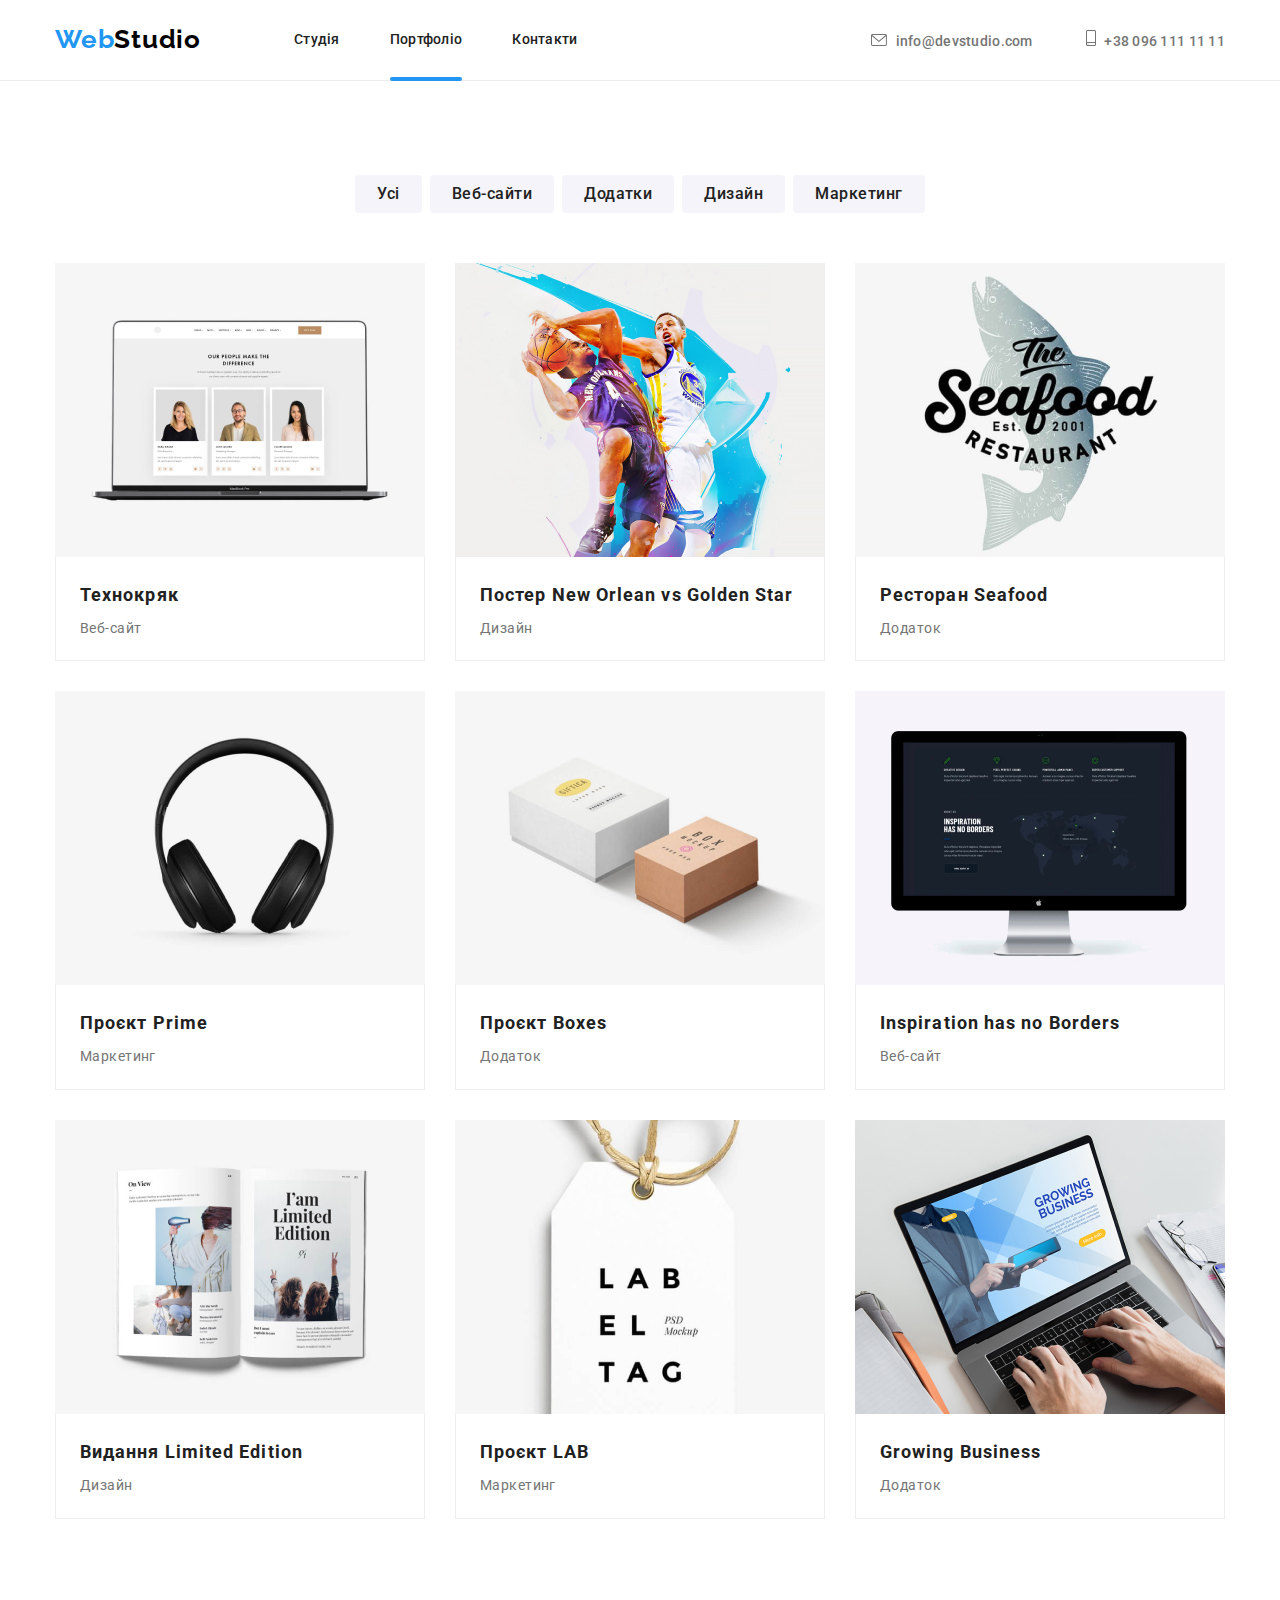
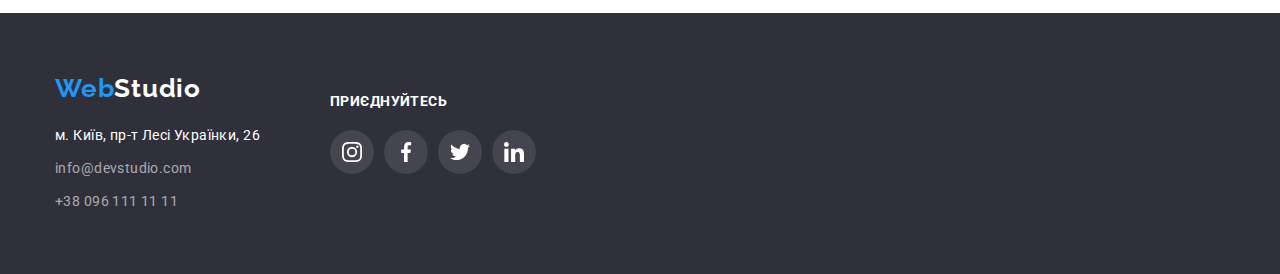
==== portfolio.html @ 87119b1b "Copy" ====
<!DOCTYPE html>
<html lang="uk">
<head>
    <meta charset="UTF-8">
    <meta http-equiv="X-UA-Compatible" content="IE=edge">
    <meta name="viewport" content="width=device-width, initial-scale=1.0">
    <link
        href="https://fonts.googleapis.com/css2?family=Raleway:wght@700&family=Roboto:wght@400;500;700;900&display=swap"
        rel="stylesheet">
    <link rel="stylesheet"
        href="https://cdnjs.cloudflare.com/ajax/libs/modern-normalize/1.1.0/modern-normalize.min.css">
    <link rel="stylesheet" href="./css/styles.css">
    <title>Document</title>
</head>

<body>
    <header class="head">
        <!--Навігація-->
        <div class="container flex">
            <nav class="navbar flex">
                <a class="logo" href="#"><span class="icon">Web</span>Studio</a>
                <ul class="nav-list">
                    <li class="nav-type"><a href="./index.html" class="link nav">Студія</a></li>
                    <li class="nav-type"><a href="./portfolio.html" class="link nav current">Портфоліо</a></li>
                    <li class="nav-type"><a href="/contacts" class="link nav">Контакти</a></li>
                </ul>
            </nav>

            <div class="nav-links">
                <a href="mailto:info@devstudio.com" class="link head">
                    <svg class="icon-mail">
                        <use href="./img/icons.svg#icon-mail"></use>
                    </svg>
                    info@devstudio.com
                </a>
                <a href="tel:+380961111111" class="link head">
                    <svg class="icon-phone">
                        <use href="./img/icons.svg#icon-phone"></use>
                    </svg>
                    +38 096 111 11 11
                </a>
            </div>
        </div>
    </header>

    <main>
        <section class="section">
            <div class="container">
                <h1 class="hide">Проекти</h1>

                <!--Фільтр пошуку-->
                <h2 class="hide">Фільтр</h2>
                <ul class="filter-list">
                    <li class="filter-type"><button type="button" class="button filter-btn">Усі</button></li>
                    <li class="filter-type"><button type="button" class="button filter-btn">Веб-сайти</button></li>
                    <li class="filter-type"><button type="button" class="button filter-btn">Додатки</button></li>
                    <li class="filter-type"><button type="button" class="button filter-btn">Дизайн</button></li>
                    <li class="filter-type"><button type="button" class="button filter-btn">Маркетинг</button></li>
                </ul>

                <!--Проекти-->
                <h2 class="hide">Список проектів</h2>
                <ul class="projects">
                    <li class="project">
                        <a href="#">
                            <div class="box">
                                <img class="project-img" src="./img/tech.jpg" alt="Проект 1" width="370">
                                <div class="overlay">
                                    <p>Ресурс пропонує комплексні пропозиції з різним рівнем функціоналу
                                        та сервісів. Все це дозволить відвідувачу отримати вичерпні відомості про компанію
                                        чи приватну особу.</p>
                                </div>
                            </div>
                            <div class="notes">
                                <h3 class="project-title">Технокряк</h3>
                                <p class="description">Веб-сайт</p>
                            </div>
                        </a>
                    </li>

                    <li class="project">
                        <a href="#">
                            <img class="project-img" src="./img/poster.jpg" alt="Проект 2" width="370">
                            <div class="notes">
                                <h3 class="project-title">Постер New Orlean vs Golden Star</h3>
                                <p class="description">Дизайн</p>
                            </div>
                        </a>
                    </li>

                    <li class="project">
                        <a href="#">
                            <img class="project-img" src="./img/restau.jpg" alt="Проект 3" width="370">
                            <div class="notes">
                                <h3 class="project-title">Ресторан Seafood</h3>
                                <p class="description">Додаток</p>
                            </div>
                        </a>
                    </li>

                    <li class="project">
                        <a href="#">
                            <img class="project-img" src="./img/prime.jpg" alt="Проект 4" width="370">
                            <div class="notes">
                                <h3 class="project-title">Проєкт Prime</h3>
                                <p class="description">Маркетинг</p>
                            </div>
                        </a>
                    </li>

                    <li class="project">
                        <a href="#">
                            <img class="project-img" src="./img/box.jpg" alt="Проект 5" width="370">
                            <div class="notes">
                                <h3 class="project-title">Проєкт Boxes</h3>
                                <p class="description">Додаток</p>
                            </div>
                        </a>
                    </li>

                    <li class="project">
                        <a href="#">
                            <img class="project-img" src="./img/inspiration.jpg" alt="Проект 6" width="370">
                            <div class="notes">
                                <h3 class="project-title">Inspiration has no Borders</h3>
                                <p class="description">Веб-сайт</p>
                            </div>
                        </a>
                    </li>

                    <li class="project">
                        <a href="#">
                            <img class="project-img" src="./img/edition.jpg" alt="Проект 7" width="370">
                            <div class="notes">
                                <h3 class="project-title">Видання Limited Edition</h3>
                                <p class="description">Дизайн</p>
                            </div>
                        </a>
                    </li>

                    <li class="project">
                        <a href="#">
                            <img class="project-img" src="./img/lab.jpg" alt="Проект 8" width="370">
                            <div class="notes">
                                <h3 class="project-title">Проєкт LAB</h3>
                                <p class="description">Маркетинг</p>
                            </div>
                        </a>
                    </li>

                    <li class="project">
                        <a href="#">
                            <img class="project-img" src="./img/gb.jpg" alt="Проект 9" width="370">
                            <div class="notes">
                                <h3 class="project-title">Growing Business</h3>
                                <p class="description">Додаток</p>
                            </div>
                        </a>
                    </li>
                </ul>
            </div>
        </section>
    </main>

    <footer class="bottom">
        <div class="container loc">
            <div>
                <a class="logo second" href="#"><span class="icon">Web</span>Studio</a>

                <address class="address">
                    <ul class="address-list">
                        <li class="address-type">
                            <p class="building">м. Київ, пр-т Лесі Українки, 26</p>
                        </li>

                        <li class="address-type">
                            <a href="mailto:info@devstudio.com" class="link cont">info@devstudio.com</a>
                        </li>

                        <li class="address-type">
                            <a href="tel:+380961111111" class="link cont">+38 096 111 11 11</a>
                        </li>
                    </ul>
                </address>
            </div>

            <div class="join-icons">
                <p class="join">Приєднуйтесь</p>
                <ul class="icon-list">
                    <li class="icon-type">
                        <a href="" class="link-icon" aria-label="Instagram">
                            <svg class="icon" width="20" height="20">
                                <use href="./img/icons.svg#instagram"></use>
                            </svg>
                        </a>
                    </li>
                    <li class="icon-type">
                        <a href="" class="link-icon" aria-label="Facebook">
                            <svg class="icon" width="20" height="20">
                                <use href="./img/icons.svg#facebook"></use>
                            </svg>
                        </a>
                    </li>
                    <li class="icon-type">
                        <a href="" class="link-icon" aria-label="Twitter">
                            <svg class="icon" width="20" height="20">
                                <use href="./img/icons.svg#twitter"></use>
                            </svg>
                        </a>
                    </li>
                    <li class="icon-type">
                        <a href="" class="link-icon" aria-label="Linkedin">
                            <svg class="icon" width="20" height="20">
                                <use href="./img/icons.svg#linkedin"></use>
                            </svg>
                        </a>
                    </li>
                </ul>
            </div>
        </div>

    </footer>

</body>
</html>
---- css/styles.css ----
:root {
  --link-button-color: #2196f3;
  --main-color: #212121;
  --second-color: #ffffff;
  --dis-link-color: #757575;
  --hero-footer-bgc: #2f303a;
  --butn-team-color: #f5f4fa;
  --logo-color: #000000;
  --cubic-bezier: cubic-bezier(0.4, 0, 0.2, 1);
}

body {
  margin: 0;

  font-family: 'Roboto', sans-serif;
  background-color: var(--second-color);
}

a {
  text-decoration: none;
}

ul {
  margin-top: 0;
  margin-bottom: 0;
  padding: 0;

  list-style: none;
  display: flex;
}

h1,
h2,
h3,
p {
  margin-top: 0;
  margin-bottom: 0;
  padding: 0;
}

img {
  display: block;
}

svg {
  max-height: 100%;
  height: auto;
}

.section {
  padding: 94px 0;
}

.container {
  width: 1200px;
  padding-left: 15px;
  padding-right: 15px;
  margin-left: auto;
  margin-right: auto;
}

.flex {
  display: flex;
  align-items: center;
}

.backdrop {
  position: fixed;
  left: 0;
  top: 0;

  min-width: 100%;
  min-height: 100%;

  background: rgba(0, 0, 0, 0.2);

  opacity: 1;
  transition: opacity 250ms var(--cubic-bezier);
}

.backdrop.is-hidden {
  visibility: hidden;
  opacity: 0;
  pointer-events: none;
}

.backdrop.is-hidden .modal{
  transform: translate(-50%, -50%) scale(0.9);
}

.modal{
  position: absolute;
  top: 50%;
  left: 50%;
  transform: translate(-50%, -50%) scale(1);
  transition: transform 250ms var(--cubic-bezier);

  width: 528px;
  height: 581px;

  background-color: var(--second-color);
  box-shadow: 0px 1px 3px rgba(0, 0, 0, 0.12),
              0px 1px 1px rgba(0, 0, 0, 0.14), 
              0px 2px 1px rgba(0, 0, 0, 0.2);
  border-radius: 4px;
}

.close-btn{
  position: absolute;
  right: 8px;
  top: 8px;
  display: flex;
  align-items: center;
  justify-content: center;
  padding: 0;

  width: 30px;
  height: 30px;
  border: 1px solid rgba(0, 0, 0, 0.1);
  border-radius: 60%;
  background-color: transparent;

  cursor: pointer;
}

/* header */
.head {
  border-bottom: 1px solid #ececec;
}

.icon {
  color: var(--link-button-color);
}

.logo {
  color: var(--logo-color);
  font-family: 'Raleway', sans-serif;
  font-weight: 700;
  font-size: 26px;
  line-height: 1.2;
  letter-spacing: 0.03em;
}

.nav-list {
  margin-left: 93px;
}

.nav-type:not(:last-child) {
  margin-right: 50px;
}

.nav-links {
  margin-left: auto;

  display: block;
}

.icon-mail{
  margin-right: 5px;
  
  width: 16px;
  height: 12px;
  fill: currentColor;
}

.icon-phone {
  margin-right: 5px;

  width: 10px;
  height: 16px;
  fill: currentColor;
}

/* link */

.link.nav{
  position: relative;
  display: block;
  padding-bottom: 32px;
  padding-top: 32px;

  color: var(--main-color);
  font-weight: 500;
  font-size: 14px;
  line-height: 1.14;
  letter-spacing: 0.02em;
}

.link.current::after {
  content: '';
  position: absolute;
  bottom: 0;
  left: 0;
  margin-bottom: -1px;

  width: 100%;
  height: 4px;

  background-color: var(--link-button-color);
  border-radius: 2px;
}

.link.head {
  padding-bottom: 32px;
  padding-top: 32px;

  color: var(--dis-link-color);
  font-weight: 500;
  font-size: 14px;
  line-height: 16px;
  letter-spacing: 0.02em;
  border: 0;
}

.link.head:not(:last-child) {
  margin-right: 50px;
}

.link{
  transition: opacity 250ms var(--cubic-bezier),
                color 250ms var(--cubic-bezier);
}

.link:hover,
.link:focus {
  opacity: 1;
  color: var(--link-button-color);
}

/* main */

/* hero */
.hero {
  padding-bottom: 200px;
  padding-top: 200px;

  background-color: var(--hero-footer-bgc);
  text-align: center;
}

.img-overlay {
  max-width: 1600px;
  height: 600px;
  margin-left: auto;
  margin-right: auto;
  background-image: linear-gradient(to right, rgba(47, 48, 58, 0.4),  
                                              rgba(47, 48, 58, 0.4)),
                                            url(../img/backrgound.jpg);
  background-size: cover;
  background-repeat: no-repeat;
  background-position: center;
}

.hero-title {
  margin: 0 237px;
  margin-bottom: 30px;

  color: var(--second-color);
  font-weight: 900;
  font-size: 44px;
  line-height: 1.4;
  letter-spacing: 0.06em;
  text-transform: uppercase;
  /* width: 696px; */
}

/* hide */
.hide:not(:focus):not(:active) {
  clip: rect(0 0 0 0);
  clip-path: inset(50%);
  height: 1px;
  overflow: hidden;
  position: absolute;
  white-space: nowrap;
  width: 1px;
}

/* button */
.button {
  background-color: var(--butn-team-color);
  font-family: 'Roboto', sans-serif;
  border-color: transparent;
  cursor: pointer;
  color: var(--main-color);
  border-radius: 4px;
}

.btn-hero {
  padding: 10px 32px;

  font-weight: 700;
  font-size: 16px;
  line-height: 1.9;
  letter-spacing: 0.06em;
  background-color: var(--link-button-color);
  color: var(--second-color);
  
  transition: box-shadow 250ms var(--cubic-bezier);
}

.btn-hero:hover,
.btn-hero:focus {
  box-shadow: 0px 4px 4px rgba(0, 0, 0, 0.15);
}

.filter-btn {
  padding: 6px 22px;

  opacity: 1;
  border: 0;
  font-weight: 500;
  font-size: 16px;
  line-height: 1.6;
  text-align: center;
  letter-spacing: 0.03em;
  
  transition: background-color 250ms var(--cubic-bezier), 
                      opacity 250ms var(--cubic-bezier), 
                        color 250ms var(--cubic-bezier), 
                    box-shadow 250ms var(--cubic-bezier);
}

.filter-btn:hover,
.filter-btn:focus {
  opacity: 1;
  background-color: var(--link-button-color);
  color: var(--second-color);
  box-shadow: 0px 3px 1px rgba(0, 0, 0, 0.1), 
              0px 1px 2px rgba(0, 0, 0, 0.08),
              0px 2px 2px rgba(0, 0, 0, 0.12);
}

/* filter */
.filter-list {
  margin-bottom: 50px;

  justify-content: center;
}

.filter-type + .filter-type {
  margin-left: 8px;
}

/* special */
.section.speci {
  padding-bottom: 0;
}

.bg-icon {
  display: flex;
  justify-content: center;
  align-items: center;
  margin-bottom: 26.5px;

  width: 270px;
  height: 120px;
  background-color: var(--butn-team-color);
  border-radius: 4px;
}

.spec-icon {
  width: 70px;
  height: 70px;
}

.special-type + .special-type {
  margin-left: 30px;
}

.special-title {
  margin-bottom: 10px;

  font-weight: 700;
  font-size: 14px;
  line-height: 1.14;
  letter-spacing: 0.03em;
  text-transform: uppercase;
}

.description.spec {
  width: 270px;
}

/* project */
.projects {
  flex-wrap: wrap;
  /* margin-left: -30px;
    margin-top: -30px;
    width: 1170px; */
}

.project {
  margin-right: 30px;
  margin-bottom: 30px;
  /* flex-basis: calc(100% - 30px / 3); */

  color: var(--main-color);
  background-color: var(--second-color);
  /* border: 1px solid #EEEEEE; */
  
  transition: box-shadow 250ms var(--cubic-bezier);
}

.project:nth-last-child(-n + 3) {
  margin-bottom: 0;
}

.project:nth-child(3n) {
  margin-right: 0;
}

.project:hover,
.project:focus {
  box-shadow: 0px 1px 1px rgba(0, 0, 0, 0.12), 
              0px 4px 4px rgba(0, 0, 0, 0.06),
              1px 4px 6px rgba(0, 0, 0, 0.16);
}

.project:hover .overlay {
  transform: translatey(0);
}

.box {
  position: relative;
  width: 370px;
  height: 294px;
  margin-left: auto;
  margin-right: auto;

  overflow: hidden;
}

.overlay {
  position: absolute;
  display: flex;
  top: 0;
  left: 0;
  transform: translateY(101%);

  align-items: center;
  padding-left: 24px;
  padding-right: 24px;

  width: 100%;
  height: 100%;

  background-color: rgba(33, 150, 243, 0.9);
  
  transition: transform 250ms var(--cubic-bezier);
}

.overlay > p {
  font-weight: 400;
  font-size: 18px;
  line-height: 1.55;
  letter-spacing: 0.03em;

  color: var(--second-color);
}

/* .project-img{
    /* margin-bottom: 20px; */

.notes {
  padding: 20px 24px;

  border-bottom: 1px solid #eeeeee;
  border-left: 1px solid #eeeeee;
  border-right: 1px solid #eeeeee;
}

.project-title {
  margin-bottom: 4px;
  /* margin-left: 24px; */

  color: var(--main-color);
  font-weight: 700;
  font-size: 18px;
  line-height: 2;
  letter-spacing: 0.06em;

  /* outline: 2px solid purple; */
}

/* description */
/* .project .description{
    /* margin-bottom: 20px; */
/* margin-left: 24px; */

/* outline: 2px solid purple; */

.description {
  color: var(--dis-link-color);
  font-size: 14px;
  line-height: 1.7;
  letter-spacing: 0.03em;
}

/* чим ми займаємось */
.show {
  margin-bottom: 50px;

  font-weight: 700;
  font-size: 36px;
  line-height: 1.16;
  text-align: center;
  letter-spacing: 0.03em;
}

.show-list {
  justify-content: space-between;
}

/* .pic:not(:last-child){
    margin-right: 30px;
} */

.show-box {
  position: relative;
}

.show-overlay {
  position: absolute;
  display: flex;
  bottom: 0;

  align-items: center;
  justify-content: center;

  width: 370px;
  height: 70px;

  background-color: rgba(47, 48, 58, 0.8);
}

.show-overlay > p {
  font-weight: 700;
  font-size: 14px;
  line-height: 1.14;
  letter-spacing: 0.03em;
  text-transform: uppercase;

  color: var(--second-color);
}

/* team */
.team {
  background-color: var(--butn-team-color);
}

.team-name {
  margin-bottom: 50px;

  font-weight: 700;
  font-size: 36px;
  line-height: 0.9;
  text-align: center;
  letter-spacing: 0.03em;
}

/* .team-list{
    justify-content: space-between;
} */

.team-member {
  background-color: var(--second-color);
  box-shadow: 0px 1px 3px rgba(0, 0, 0, 0.12), 
              0px 1px 1px rgba(0, 0, 0, 0.14),
              0px 2px 1px rgba(0, 0, 0, 0.2);
  border-radius: 0px 0px 4px 4px;
}

.team-member + .team-member {
  margin-left: 30px;
}

.team-foto {
  margin-bottom: 30px;
}

.team-note {
  padding-bottom: 30px;
}

.name {
  margin-bottom: 10px;

  font-weight: 500;
  font-size: 16px;
  line-height: 1.2;
  text-align: center;
  letter-spacing: 0.03em;
}

.job {
  margin-bottom: 16px;

  color: var(--dis-link-color);
  font-size: 16px;
  line-height: 1.2;
  text-align: center;
  letter-spacing: 0.03em;
}

.medias {
  justify-content: center;
  gap: 10px;
}

.social-media {
  display: flex;
}

.social-link {
  display: flex;
  align-items: center;
  justify-content: center;

  width: 44px;
  height: 44px;
  color: #afb1b8;
  background-color: var(--second-color);
  border-radius: 50%;

  transition: background-color 250ms var(--cubic-bezier), 
                        color 250ms var(--cubic-bezier);
}

.social-link:hover,
.social-link:focus {
  color: var(--butn-team-color);
  background-color: var(--link-button-color);
}

.media {
  fill: currentColor;
}

/* .social-link:hover .media,
.social-link:focus .media{
    fill: var(--butn-team-color);
} */

.clients {
  margin-bottom: 50px;

  font-weight: 700;
  font-size: 36px;
  line-height: 1.16;
  text-align: center;
  letter-spacing: 0.03em;
  color: var(--main-color);
}

.client-list {
  justify-content: center;
  gap: 30px;
}

.client {
  display: flex;
}

.client-company {
  display: flex;
  align-items: center;
  justify-content: center;

  width: 170px;
  height: 92px;
  color: #afb1b8;
  border: 1px solid #afb1b8;
  border-radius: 4px;
  
  transition: border 250ms var(--cubic-bezier), 
              color 250ms var(--cubic-bezier);
}

.client-company:hover,
.client-company:focus {
  color: var(--link-button-color);
  border: 1px solid var(--link-button-color);
}

.company {
  fill: currentColor;
}

/* footer */
.bottom {
  padding-bottom: 60px;
  padding-top: 60px;

  background-color: var(--hero-footer-bgc);
}

.loc {
  display: flex;
}

.logo.second {
  display: block;
  color: var(--second-color);
}

.address {
  font-style: normal;
}

.building {
  color: var(--second-color);
  font-weight: 400;
  font-size: 14px;
  line-height: 1.7;
  letter-spacing: 0.03em;
}

.address-list {
  margin-top: 20px;
  display: block;
}

.address-type + .address-type {
  margin-top: 9px;
}

.cont {
  font-size: 14px;
  line-height: 1.7;
  letter-spacing: 0.03em;
  color: rgba(255, 255, 255, 0.6);
}

.join-icons {
  margin-left: 70px;
  margin-top: 21px;
}

.join {
  margin-bottom: 20px;

  font-weight: 700;
  font-size: 14px;
  line-height: 1.14;
  letter-spacing: 0.03em;
  text-transform: uppercase;
  color: var(--second-color);
}

.icon-type {
  margin-right: 10px;
}

.icon-type:nth-child(4n) {
  margin-right: 0;
}

.link-icon {
  display: flex;
  align-items: center;
  justify-content: center;

  width: 44px;
  height: 44px;
  color: var(--second-color);
  background-color: rgba(255, 255, 255, 0.1);
  border-radius: 50%;
  
  transition: background-color 250ms var(--cubic-bezier);
}

.link-icon:hover,
.link-icon:focus {
  background-color: var(--link-button-color);
}

.icon {
  fill: var(--second-color);
}
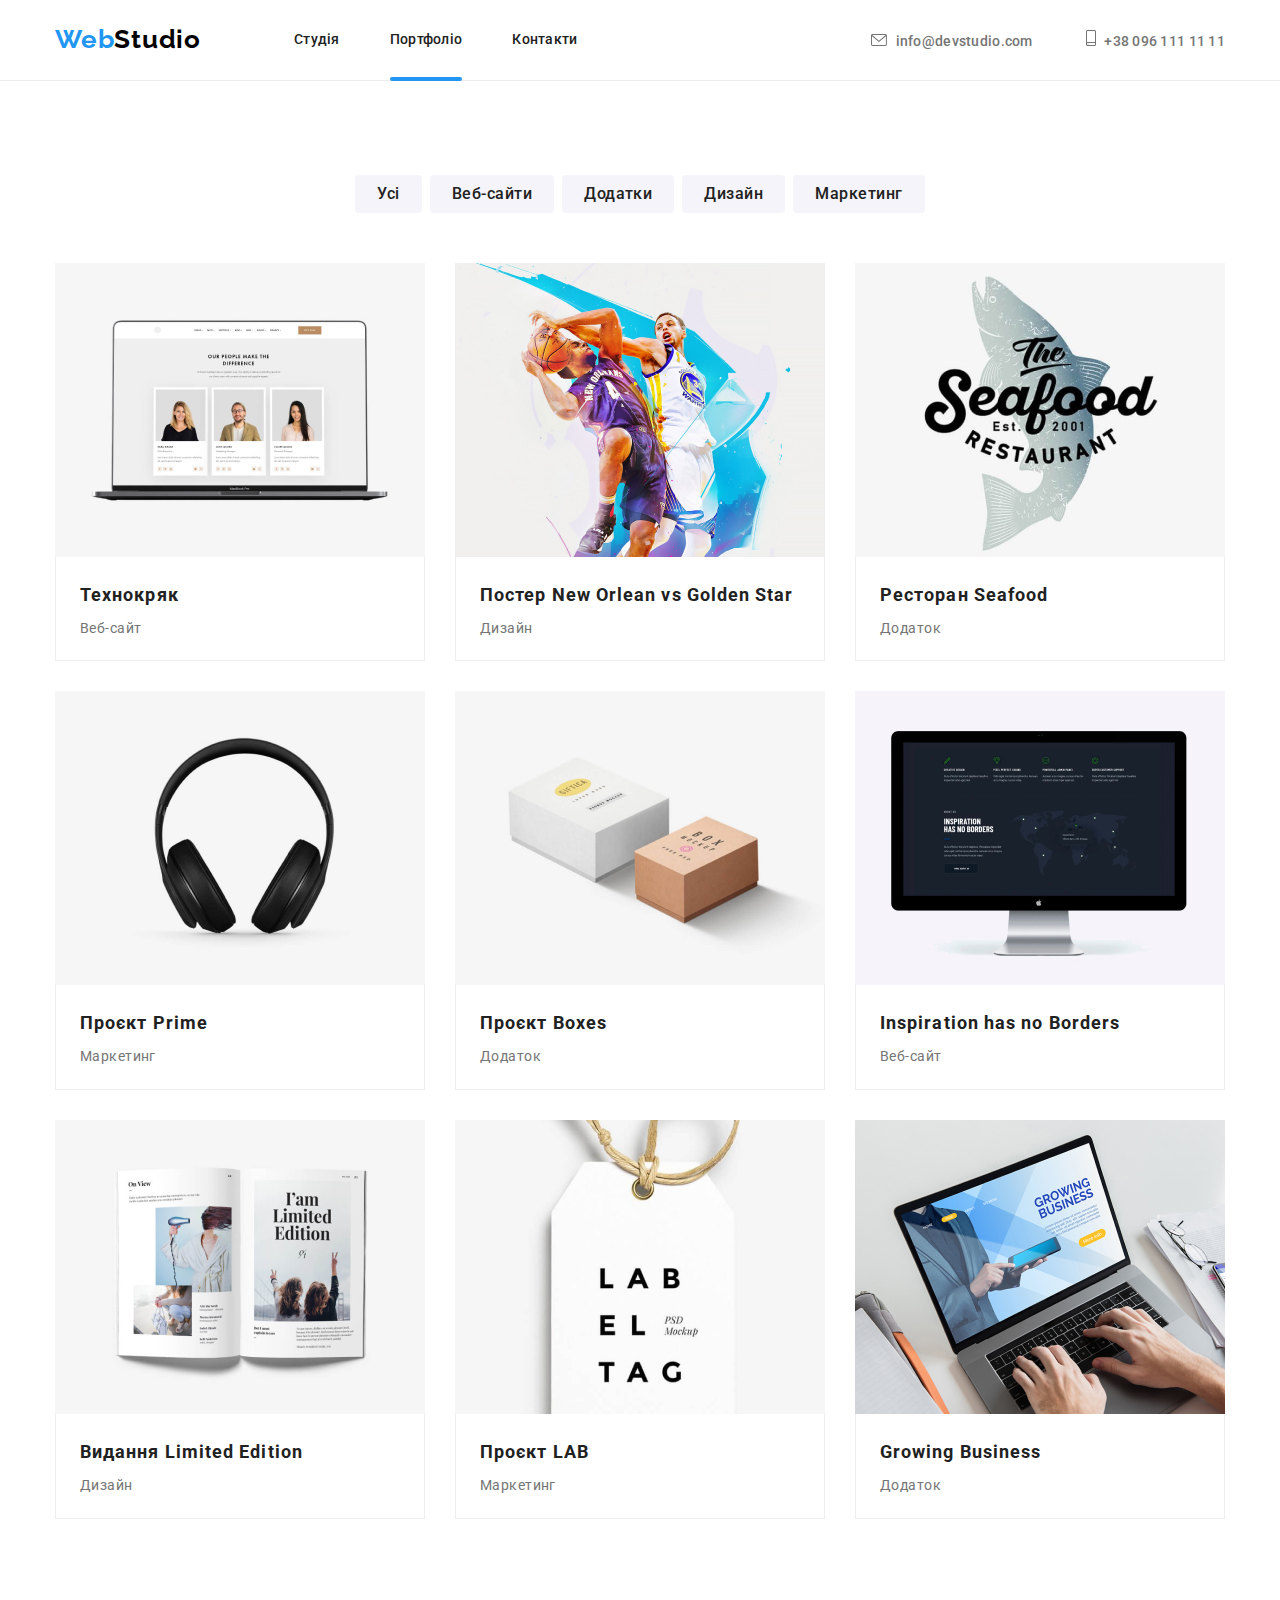
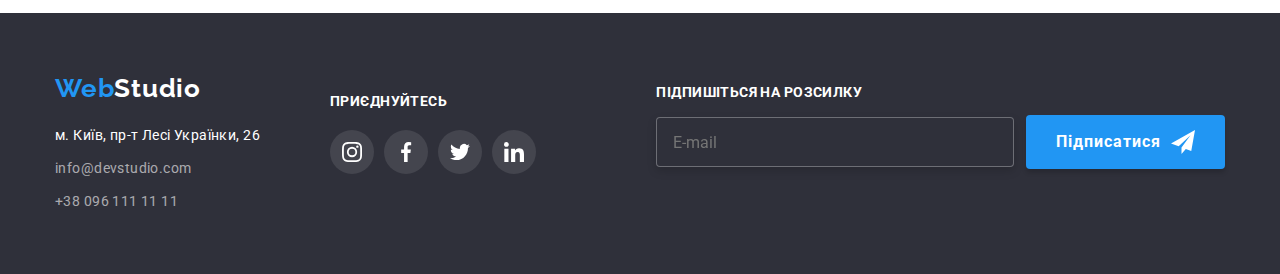
==== commit ba0e0081: "Перша спроба" ====
--- a/portfolio.html
+++ b/portfolio.html
@@ -217,6 +217,18 @@
                     </li>
                 </ul>
             </div>
+
+            <form class="sub-form js-speaker-form">
+                <label class="sub-lb" for="email"> Підпишіться на розсилку</label>
+                <div class="summon">
+                    <input class="sub-in" name="email" type="email" id="email" placeholder="E-mail" required>
+                    <button class=" button sub" type="submit">Підписатися
+                        <svg class="send" width="24" height="24">
+                            <use href="./img/icons.svg#send"></use>
+                        </svg>
+                    </button>
+                </div>
+            </form>
         </div>
 
     </footer>
--- a/css/styles.css
+++ b/css/styles.css
@@ -12,7 +12,7 @@
 body {
   margin: 0;
 
-  font-family: 'Roboto', sans-serif;
+  font-family: "Roboto", sans-serif;
   background-color: var(--second-color);
 }
 
@@ -64,65 +64,6 @@
   align-items: center;
 }
 
-.backdrop {
-  position: fixed;
-  left: 0;
-  top: 0;
-
-  min-width: 100%;
-  min-height: 100%;
-
-  background: rgba(0, 0, 0, 0.2);
-
-  opacity: 1;
-  transition: opacity 250ms var(--cubic-bezier);
-}
-
-.backdrop.is-hidden {
-  visibility: hidden;
-  opacity: 0;
-  pointer-events: none;
-}
-
-.backdrop.is-hidden .modal{
-  transform: translate(-50%, -50%) scale(0.9);
-}
-
-.modal{
-  position: absolute;
-  top: 50%;
-  left: 50%;
-  transform: translate(-50%, -50%) scale(1);
-  transition: transform 250ms var(--cubic-bezier);
-
-  width: 528px;
-  height: 581px;
-
-  background-color: var(--second-color);
-  box-shadow: 0px 1px 3px rgba(0, 0, 0, 0.12),
-              0px 1px 1px rgba(0, 0, 0, 0.14), 
-              0px 2px 1px rgba(0, 0, 0, 0.2);
-  border-radius: 4px;
-}
-
-.close-btn{
-  position: absolute;
-  right: 8px;
-  top: 8px;
-  display: flex;
-  align-items: center;
-  justify-content: center;
-  padding: 0;
-
-  width: 30px;
-  height: 30px;
-  border: 1px solid rgba(0, 0, 0, 0.1);
-  border-radius: 60%;
-  background-color: transparent;
-
-  cursor: pointer;
-}
-
 /* header */
 .head {
   border-bottom: 1px solid #ececec;
@@ -134,7 +75,7 @@
 
 .logo {
   color: var(--logo-color);
-  font-family: 'Raleway', sans-serif;
+  font-family: "Raleway", sans-serif;
   font-weight: 700;
   font-size: 26px;
   line-height: 1.2;
@@ -155,9 +96,9 @@
   display: block;
 }
 
-.icon-mail{
+.icon-mail {
   margin-right: 5px;
-  
+
   width: 16px;
   height: 12px;
   fill: currentColor;
@@ -173,7 +114,7 @@
 
 /* link */
 
-.link.nav{
+.link.nav {
   position: relative;
   display: block;
   padding-bottom: 32px;
@@ -187,7 +128,7 @@
 }
 
 .link.current::after {
-  content: '';
+  content: "";
   position: absolute;
   bottom: 0;
   left: 0;
@@ -216,9 +157,8 @@
   margin-right: 50px;
 }
 
-.link{
-  transition: opacity 250ms var(--cubic-bezier),
-                color 250ms var(--cubic-bezier);
+.link {
+  transition: opacity 250ms var(--cubic-bezier), color 250ms var(--cubic-bezier);
 }
 
 .link:hover,
@@ -243,9 +183,12 @@
   height: 600px;
   margin-left: auto;
   margin-right: auto;
-  background-image: linear-gradient(to right, rgba(47, 48, 58, 0.4),  
-                                              rgba(47, 48, 58, 0.4)),
-                                            url(../img/backrgound.jpg);
+  background-image: linear-gradient(
+      to right,
+      rgba(47, 48, 58, 0.4),
+      rgba(47, 48, 58, 0.4)
+    ),
+    url(../img/backrgound.jpg);
   background-size: cover;
   background-repeat: no-repeat;
   background-position: center;
@@ -278,7 +221,7 @@
 /* button */
 .button {
   background-color: var(--butn-team-color);
-  font-family: 'Roboto', sans-serif;
+  font-family: "Roboto", sans-serif;
   border-color: transparent;
   cursor: pointer;
   color: var(--main-color);
@@ -294,7 +237,7 @@
   letter-spacing: 0.06em;
   background-color: var(--link-button-color);
   color: var(--second-color);
-  
+
   transition: box-shadow 250ms var(--cubic-bezier);
 }
 
@@ -313,11 +256,10 @@
   line-height: 1.6;
   text-align: center;
   letter-spacing: 0.03em;
-  
-  transition: background-color 250ms var(--cubic-bezier), 
-                      opacity 250ms var(--cubic-bezier), 
-                        color 250ms var(--cubic-bezier), 
-                    box-shadow 250ms var(--cubic-bezier);
+
+  transition: background-color 250ms var(--cubic-bezier),
+    opacity 250ms var(--cubic-bezier), color 250ms var(--cubic-bezier),
+    box-shadow 250ms var(--cubic-bezier);
 }
 
 .filter-btn:hover,
@@ -325,9 +267,8 @@
   opacity: 1;
   background-color: var(--link-button-color);
   color: var(--second-color);
-  box-shadow: 0px 3px 1px rgba(0, 0, 0, 0.1), 
-              0px 1px 2px rgba(0, 0, 0, 0.08),
-              0px 2px 2px rgba(0, 0, 0, 0.12);
+  box-shadow: 0px 3px 1px rgba(0, 0, 0, 0.1), 0px 1px 2px rgba(0, 0, 0, 0.08),
+    0px 2px 2px rgba(0, 0, 0, 0.12);
 }
 
 /* filter */
@@ -397,7 +338,7 @@
   color: var(--main-color);
   background-color: var(--second-color);
   /* border: 1px solid #EEEEEE; */
-  
+
   transition: box-shadow 250ms var(--cubic-bezier);
 }
 
@@ -411,9 +352,8 @@
 
 .project:hover,
 .project:focus {
-  box-shadow: 0px 1px 1px rgba(0, 0, 0, 0.12), 
-              0px 4px 4px rgba(0, 0, 0, 0.06),
-              1px 4px 6px rgba(0, 0, 0, 0.16);
+  box-shadow: 0px 1px 1px rgba(0, 0, 0, 0.12), 0px 4px 4px rgba(0, 0, 0, 0.06),
+    1px 4px 6px rgba(0, 0, 0, 0.16);
 }
 
 .project:hover .overlay {
@@ -445,7 +385,7 @@
   height: 100%;
 
   background-color: rgba(33, 150, 243, 0.9);
-  
+
   transition: transform 250ms var(--cubic-bezier);
 }
 
@@ -564,9 +504,8 @@
 
 .team-member {
   background-color: var(--second-color);
-  box-shadow: 0px 1px 3px rgba(0, 0, 0, 0.12), 
-              0px 1px 1px rgba(0, 0, 0, 0.14),
-              0px 2px 1px rgba(0, 0, 0, 0.2);
+  box-shadow: 0px 1px 3px rgba(0, 0, 0, 0.12), 0px 1px 1px rgba(0, 0, 0, 0.14),
+    0px 2px 1px rgba(0, 0, 0, 0.2);
   border-radius: 0px 0px 4px 4px;
 }
 
@@ -622,8 +561,8 @@
   background-color: var(--second-color);
   border-radius: 50%;
 
-  transition: background-color 250ms var(--cubic-bezier), 
-                        color 250ms var(--cubic-bezier);
+  transition: background-color 250ms var(--cubic-bezier),
+    color 250ms var(--cubic-bezier);
 }
 
 .social-link:hover,
@@ -671,9 +610,8 @@
   color: #afb1b8;
   border: 1px solid #afb1b8;
   border-radius: 4px;
-  
-  transition: border 250ms var(--cubic-bezier), 
-              color 250ms var(--cubic-bezier);
+
+  transition: border 250ms var(--cubic-bezier), color 250ms var(--cubic-bezier);
 }
 
 .client-company:hover,
@@ -765,7 +703,7 @@
   color: var(--second-color);
   background-color: rgba(255, 255, 255, 0.1);
   border-radius: 50%;
-  
+
   transition: background-color 250ms var(--cubic-bezier);
 }
 
@@ -776,4 +714,277 @@
 
 .icon {
   fill: var(--second-color);
-}+}
+
+.sub-form {
+  position: relative;
+  display: flex;
+  align-items: center;
+  margin-left: auto;
+  margin-top: 12px;
+  margin-bottom: 34px;
+}
+
+.sub-lb {
+  position: absolute;
+  top: 0;
+
+  font-weight: 700;
+  font-size: 14px;
+  line-height: 1.14;
+  letter-spacing: 0.03em;
+  text-transform: uppercase;
+  color: var(--second-color);
+}
+
+.summon {
+  display: flex;
+  justify-content: center;
+  align-items: center;
+  margin-top: 20px;
+}
+
+.sub-in {
+  margin-right: 12px;
+  padding: 15px 16px;
+
+  width: 358px;
+  height: 50px;
+  background-color: var(--hero-footer-bgc);
+  border: 1px solid rgba(255, 255, 255, 0.3);
+  filter: drop-shadow(0px 4px 4px rgba(0, 0, 0, 0.15));
+  border-radius: 4px;
+}
+
+.sub {
+  display: flex;
+  align-items: center;
+  text-align: center;
+  padding: 10px 28px;
+
+  font-weight: 700;
+  font-size: 16px;
+  line-height: 1.9;
+  letter-spacing: 0.06em;
+  background-color: var(--link-button-color);
+  color: var(--second-color);
+  box-shadow: 0px 4px 4px rgba(0, 0, 0, 0.15);
+}
+
+.send {
+  margin-left: 10px;
+  fill: currentColor;
+}
+
+/* modal */
+
+.backdrop {
+  position: fixed;
+  left: 0;
+  top: 0;
+
+  min-width: 100%;
+  min-height: 100%;
+
+  background: rgba(0, 0, 0, 0.2);
+
+  opacity: 1;
+  transition: opacity 250ms var(--cubic-bezier);
+}
+
+.backdrop.is-hidden {
+  visibility: hidden;
+  opacity: 0;
+  pointer-events: none;
+}
+
+.backdrop.is-hidden .modal {
+  transform: translate(-50%, -50%) scale(0.9);
+}
+
+.modal {
+  position: absolute;
+  top: 50%;
+  left: 50%;
+  transform: translate(-50%, -50%) scale(1);
+  transition: transform 250ms var(--cubic-bezier);
+
+  width: 528px;
+  min-height: 581px;
+  padding: 40px;
+
+  background-color: var(--second-color);
+  box-shadow: 0px 1px 3px rgba(0, 0, 0, 0.12), 0px 1px 1px rgba(0, 0, 0, 0.14),
+    0px 2px 1px rgba(0, 0, 0, 0.2);
+  border-radius: 4px;
+}
+
+.close-btn {
+  position: absolute;
+  right: 8px;
+  top: 8px;
+  display: flex;
+  align-items: center;
+  justify-content: center;
+  padding: 0;
+
+  width: 30px;
+  height: 30px;
+  border: 1px solid rgba(0, 0, 0, 0.1);
+  border-radius: 60%;
+  background-color: transparent;
+
+  cursor: pointer;
+}
+
+.close-btn:hover .close-icon {
+  fill: var(--link-button-color);
+}
+
+.modal-title {
+  margin-bottom: 5px;
+
+  font-weight: 700;
+  font-size: 20px;
+  line-height: 1.15;
+  text-align: center;
+  letter-spacing: 0.03em;
+}
+
+/* .modal-form{
+  text-align: center;
+} */
+
+.form-plase {
+  margin-bottom: 20px;
+}
+
+.modal-label {
+  position: relative;
+  display: flex;
+  flex-direction: column;
+}
+
+.label {
+  font-weight: 400;
+  font-size: 12px;
+  line-height: 1.16;
+  letter-spacing: 0.01em;
+  color: var(--dis-link-color);
+}
+
+.modal-svg {
+  position: absolute;
+  top: 50%;
+  left: 12px;
+  transform: translateY(-25%);
+
+  fill: var(--main-color);
+}
+
+.modal-input {
+  transition: border 250ms var(--cubic-bezier);
+
+  margin: 0;
+  margin-top: 4px;
+  margin-bottom: 10px;
+  padding-left: 42px;
+
+  height: 40px;
+
+  border: 1px solid rgba(33, 33, 33, 0.2);
+  border-radius: 4px;
+}
+
+.modal-input:focus-visible{
+  outline: none;
+  border: 1px solid var(--link-button-color);
+}
+
+.modal-input:focus-visible ~ .modal-svg{
+  fill: var(--link-button-color);
+}
+
+.form-message{
+  transition: border 250ms var(--cubic-bezier);
+  resize: none;
+
+  margin: 0;
+  margin-top: 4px;
+  padding: 12px 16px;
+
+  width: 448px;
+  height: 120px;
+
+  fill: var(--main-color);
+  border: 1px solid rgba(33, 33, 33, 0.2);
+  border-radius: 4px;
+}
+
+.form-message:focus-visible{
+  outline: none;
+  border: 1px solid var(--link-button-color);
+}
+
+.accept {
+  margin-top: 27px;
+  text-align: center;
+}
+
+.modal-checkbox{
+  appearance: none;
+
+  width: 16px;
+  height: 15px; 
+}
+
+.checkbox-icon .uncheck{
+  opacity: 1;
+  transition: opacity 250ms var(--cubic-bezier);
+}
+
+.modal-checkbox:checked + .checkbox-icon .uncheck{
+  opacity: 0;
+}
+
+.checkbox-icon .check{
+  opacity: 0;
+  transition: opacity 250ms var(--cubic-bezier);
+}
+
+.modal-checkbox:checked + .checkbox-icon .check{
+  opacity: 1;
+}
+
+.privacy-accept {
+  font-weight: 400;
+  font-size: 14px;
+  line-height: 1.71;
+  letter-spacing: 0.03em;
+}
+
+.privacy-link {
+  color: var(--link-button-color);
+  text-decoration-line: underline;
+}
+
+.modal-btn {
+  transition: bacground-color 250ms var(--cubic-bezier);
+
+  margin-top: 30px;
+  padding: 10px 52px;
+
+  background-color: var(--link-button-color);
+  color: var(--second-color);
+  letter-spacing: 0.06em;
+  font-weight: 700;
+  font-size: 16px;
+  line-height: 1.87;
+  box-shadow: 0px 4px 4px rgba(0, 0, 0, 0.15);
+  border-radius: 4px;
+}
+
+.modal-btn:hover,
+.modal-btn:focus {
+  background-color: #188ce8;
+}
